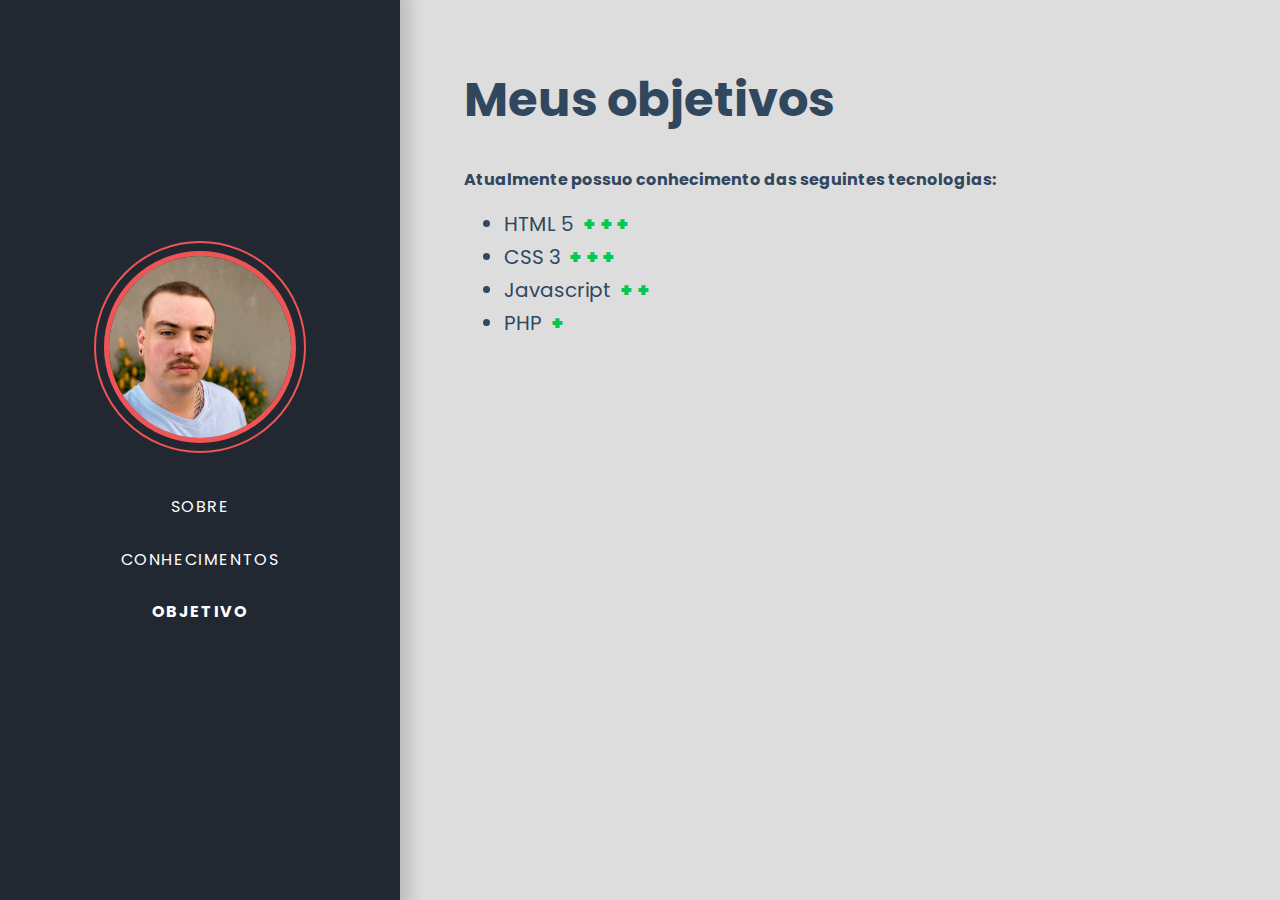
==== objetivo.html @ 922193a2 "created page" ====
<!DOCTYPE html>
<html lang="pt-br">
  <head>
    <meta charset="UTF-8" />
    <meta http-equiv="X-UA-Compatible" content="IE=edge" />
    <meta name="viewport" content="width=1024, initial-scale=1.0" />
    <title>Objetivo - Currículo digital</title>
    <link rel="stylesheet" href="./css/style.css" />
  </head>
  <body>
    <aside class="sidebar">
      <figure class="profile_picture">
        <img src="./images/IMG_0535.JPG" alt="Bruno's Profile Picture" />
      </figure>
      <nav class="menu">
        <li><a href="./sobre.html" target="_self">Sobre</a></li>
        <li><a href="./conhecimentos.html" target="_self">Conhecimentos</a></li>
        <li class="active">
          <a href="#" target="_self">Objetivo</a>
        </li>
      </nav>
    </aside>
    <main>
      <header>
        <h2>Meus objetivos</h2>
      </header>
      <section class="about">
        <h4>Atualmente possuo conhecimento das seguintes tecnologias:</h4>
        <ul class="knowledges-list">
          <li>HTML 5 <span class="plus">+++</span></li>
          <li>CSS 3 <span class="plus">+++</span></li>
          <li>Javascript <span class="plus">++</span></li>
          <li>PHP <span class="plus">+</span></li>
        </ul>
      </section>
    </main>
  </body>
</html>
---- css/style.css ----
@import url("https://fonts.googleapis.com/css2?family=Poppins:wght@100;300;400;700;900&display=swap");

/* Box sizing rules */
*,
*::before,
*::after {
  margin: 0;
  padding: 0;
  box-sizing: border-box;
}

/* General */
body {
  min-height: 100vh;
  text-rendering: optimizeSpeed;
  line-height: 1.5;
  background-color: #dddddd;
  font-family: "Poppins", sans-serif;
  font-size: 1rem;
  display: flex;
  color: #30475e;
}

main {
  max-width: 70%;
  padding: 4rem 4rem 2rem 4rem;
}

h1 {
  font-size: 4rem;
  font-weight: 900;
}

h2 {
  font-size: 3rem;
  font-weight: 700;
}

main a,
main a:visited,
main a:focus,
main a:active,
main a:link {
  color: #30475e;
  text-decoration: none;
  vertical-align: middle;
}

main:has(p) {
  max-width: 95ch;
}

img,
picture {
  max-width: 100%;
  display: block;
}

/* Aside styles */
.sidebar {
  background-color: #222831;
  min-width: 15rem;
  width: 25rem;
  padding: 0 1rem;
  display: flex;
  flex-direction: column;
  align-items: center;
  justify-content: center;
  border: 1px solid #222831;
  box-shadow: 0px 0px 15px 10px rgba(0, 0, 0, 0.15);
}

.profile_picture {
  width: 12rem;
  height: 12rem;
  border-radius: 50%;
  border: 5px solid #f05454;
  box-shadow: 0px 0px 2rem rgba(240, 84, 84, 0);
  overflow: hidden;
  position: relative;
  outline: 2px solid #f05454;
  outline-offset: 0.5rem;
  transition: all 250ms ease-in-out;
}

.profile_picture:hover {
  box-shadow: 0px 0px 2rem rgba(240, 84, 84, 0.5);
  outline-offset: 0rem;
}

.profile_picture img {
  position: absolute;
  top: -1rem;
}

.menu {
  margin-top: 3rem;
  display: flex;
  flex-direction: column;
  align-items: center;
}

nav {
  list-style: none;
}

.menu li {
  margin-bottom: 1.3rem;
  letter-spacing: 0.1rem;
  line-height: 2rem;
}

.menu .active {
  font-weight: bold;
}

.menu a,
.menu a:visited,
.menu a:link,
.menu a:active {
  color: #fff;
  text-decoration: none;
  text-transform: uppercase;
  border-bottom: 0;
  transition: all 0.5s ease;
}

.menu a:hover,
.menu a:focus {
  font-size: 1.1rem;
}

/* About */
.primary {
  color: #f05454;
}

.about_titles {
  line-height: 2rem;
  font-weight: 600;
}

.inline-block {
  display: inline-block;
}

.about_titles svg {
  vertical-align: middle;
  display: inline-block;
}

.about_titles span {
  vertical-align: middle;
}

.email_link {
  margin-left: 1rem;
}

.about {
  margin-top: 2rem;
  text-align: justify;
}

.social {
  margin-top: 3rem;
}

.social_buttons {
  width: 25rem;
  display: flex;
  flex-direction: row;
  list-style: none;
  justify-content: space-around;
  padding: 0;
  margin-top: 1rem;
}
.social_buttons li {
  width: 3rem;
  height: 3rem;
  border-radius: 50%;
  background: #30475e;
  display: flex;
  align-items: center;
  justify-content: center;
  box-shadow: 0 0 0.5em rgba(0, 0, 0, 0.1);
  outline: 0;
  transition: outline 250ms ease;
}
.social_buttons li:hover {
  outline: 3px solid #f05454;
  animation: vertical-shaking 0.7s infinite;
  animation-delay: 600ms;
}

.social_buttons li svg {
  fill: #fff;
  width: 1.5rem;
}

.social_buttons .face {
  width: 1rem;
}

/* knowledges */
.knowledges-list {
  margin-left: 2.5rem;
  margin-top: 1rem;
  font-size: 1.25rem;
  line-height: 2rem;
}

.plus {
  color: #00c851;
  font-size: 1.2rem;
  font-weight: 900;
  margin-left: 0.3rem;
  letter-spacing: 0.3rem;
}

/* animations */
@keyframes vertical-shaking {
  0% {
    transform: translateY(0);
  }
  25% {
    transform: translateY(2px);
  }
  50% {
    transform: translateY(-2px);
  }
  75% {
    transform: translateY(2px);
  }
  100% {
    transform: translateY(0);
  }
}
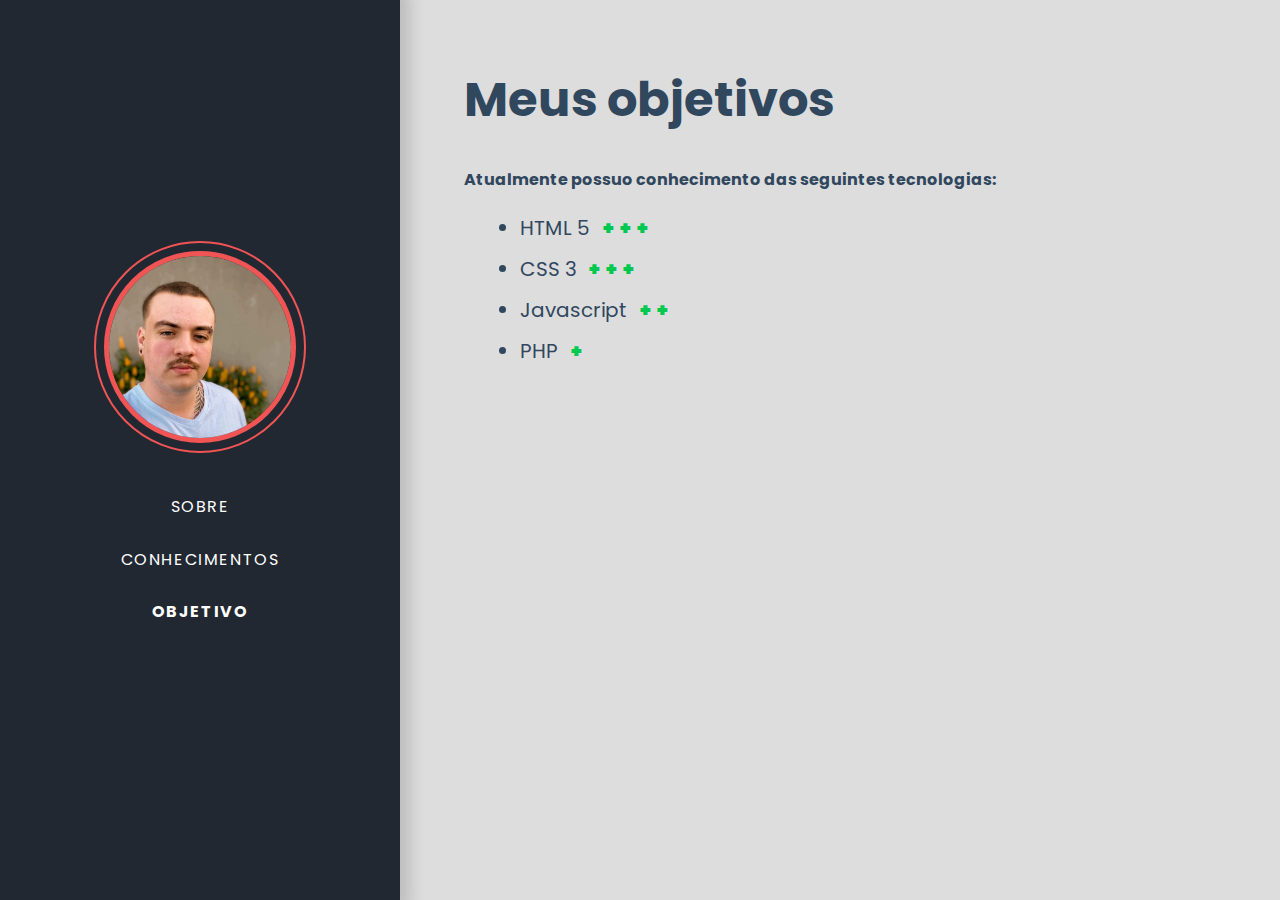
==== commit 045cf5eb: "ajust nav tags and css" ====
--- a/objetivo.html
+++ b/objetivo.html
@@ -13,11 +13,9 @@
         <img src="./images/IMG_0535.JPG" alt="Bruno's Profile Picture" />
       </figure>
       <nav class="menu">
-        <li><a href="./sobre.html" target="_self">Sobre</a></li>
-        <li><a href="./conhecimentos.html" target="_self">Conhecimentos</a></li>
-        <li class="active">
-          <a href="#" target="_self">Objetivo</a>
-        </li>
+        <a href="./sobre.html" target="_self">Sobre</a>
+        <a href="./conhecimentos.html" target="_self">Conhecimentos</a>
+        <a href="#" target="_self" class="active">Objetivo</a>
       </nav>
     </aside>
     <main>
--- a/css/style.css
+++ b/css/style.css
@@ -34,6 +34,10 @@
 h2 {
   font-size: 3rem;
   font-weight: 700;
+}
+
+p {
+  margin: 0.5rem 0;
 }
 
 main a,
@@ -85,7 +89,8 @@
 
 .profile_picture:hover {
   box-shadow: 0px 0px 2rem rgba(240, 84, 84, 0.5);
-  outline-offset: 0rem;
+  outline: 2px solid #f05454a9;
+  outline-offset: -1px;
 }
 
 .profile_picture img {
@@ -98,16 +103,6 @@
   display: flex;
   flex-direction: column;
   align-items: center;
-}
-
-nav {
-  list-style: none;
-}
-
-.menu li {
-  margin-bottom: 1.3rem;
-  letter-spacing: 0.1rem;
-  line-height: 2rem;
 }
 
 .menu .active {
@@ -118,6 +113,9 @@
 .menu a:visited,
 .menu a:link,
 .menu a:active {
+  margin-bottom: 1.3rem;
+  letter-spacing: 0.1rem;
+  line-height: 2rem;
   color: #fff;
   text-decoration: none;
   text-transform: uppercase;
@@ -136,7 +134,7 @@
 }
 
 .about_titles {
-  line-height: 2rem;
+  line-height: 2.5rem;
   font-weight: 600;
 }
 
@@ -193,6 +191,24 @@
   animation-delay: 600ms;
 }
 
+@keyframes vertical-shaking {
+  0% {
+    transform: translateY(0);
+  }
+  25% {
+    transform: translateY(2px);
+  }
+  50% {
+    transform: translateY(-2px);
+  }
+  75% {
+    transform: translateY(2px);
+  }
+  100% {
+    transform: translateY(0);
+  }
+}
+
 .social_buttons li svg {
   fill: #fff;
   width: 1.5rem;
@@ -204,35 +220,16 @@
 
 /* knowledges */
 .knowledges-list {
-  margin-left: 2.5rem;
+  margin-left: 3.5rem;
   margin-top: 1rem;
   font-size: 1.25rem;
-  line-height: 2rem;
+  line-height: 2.5rem;
 }
 
 .plus {
   color: #00c851;
   font-size: 1.2rem;
   font-weight: 900;
-  margin-left: 0.3rem;
+  margin-left: 0.5rem;
   letter-spacing: 0.3rem;
 }
-
-/* animations */
-@keyframes vertical-shaking {
-  0% {
-    transform: translateY(0);
-  }
-  25% {
-    transform: translateY(2px);
-  }
-  50% {
-    transform: translateY(-2px);
-  }
-  75% {
-    transform: translateY(2px);
-  }
-  100% {
-    transform: translateY(0);
-  }
-}
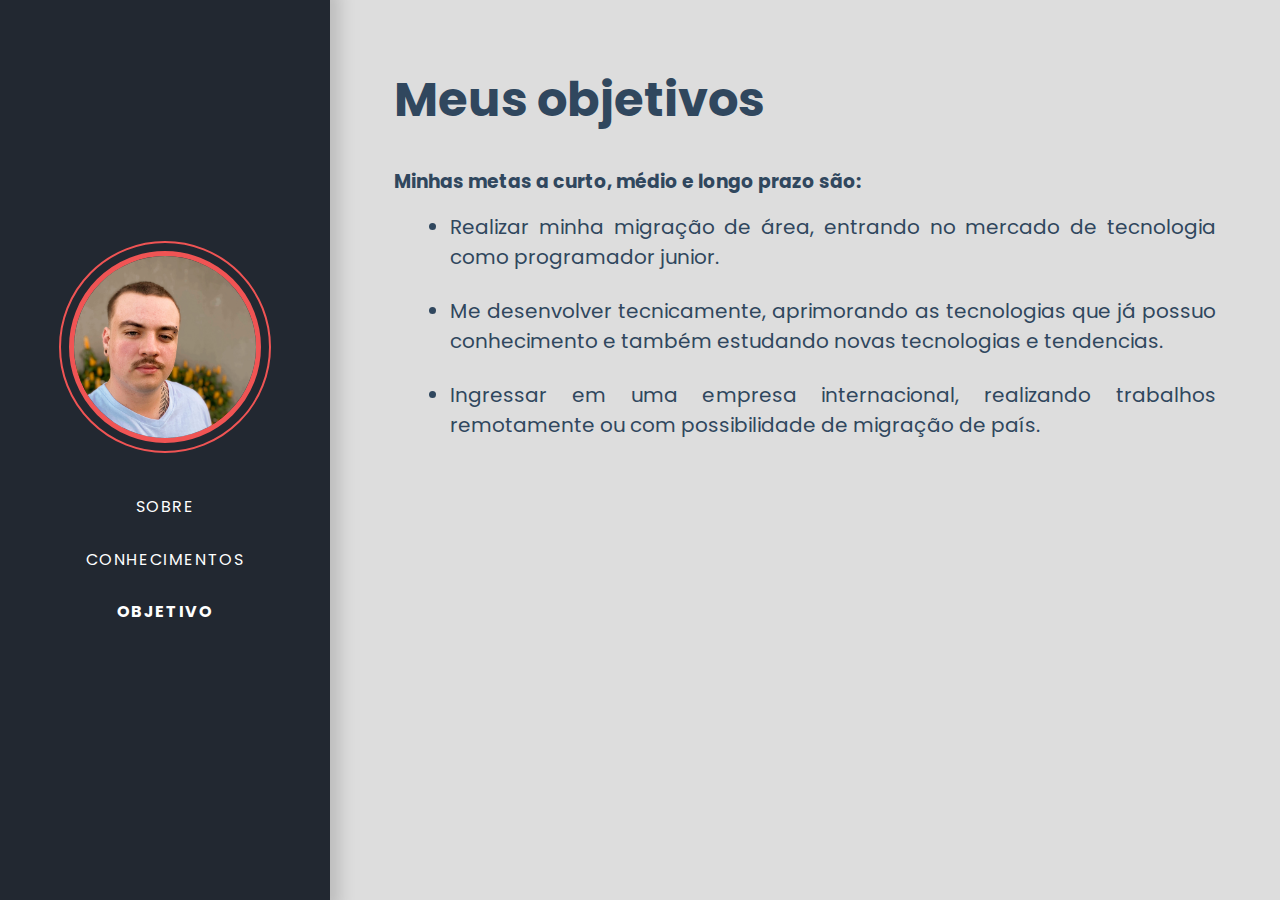
==== commit b1263daa: "finished goal page" ====
--- a/objetivo.html
+++ b/objetivo.html
@@ -4,7 +4,7 @@
     <meta charset="UTF-8" />
     <meta http-equiv="X-UA-Compatible" content="IE=edge" />
     <meta name="viewport" content="width=1024, initial-scale=1.0" />
-    <title>Objetivo - Currículo digital</title>
+    <title>Bruno Berwian - Currículo digital</title>
     <link rel="stylesheet" href="./css/style.css" />
   </head>
   <body>
@@ -13,7 +13,7 @@
         <img src="./images/IMG_0535.JPG" alt="Bruno's Profile Picture" />
       </figure>
       <nav class="menu">
-        <a href="./sobre.html" target="_self">Sobre</a>
+        <a href="./index.html" target="_self">Sobre</a>
         <a href="./conhecimentos.html" target="_self">Conhecimentos</a>
         <a href="#" target="_self" class="active">Objetivo</a>
       </nav>
@@ -23,12 +23,27 @@
         <h2>Meus objetivos</h2>
       </header>
       <section class="about">
-        <h4>Atualmente possuo conhecimento das seguintes tecnologias:</h4>
-        <ul class="knowledges-list">
-          <li>HTML 5 <span class="plus">+++</span></li>
-          <li>CSS 3 <span class="plus">+++</span></li>
-          <li>Javascript <span class="plus">++</span></li>
-          <li>PHP <span class="plus">+</span></li>
+        <h3>Minhas metas a curto, médio e longo prazo são:</h3>
+        <ul class="goal-list">
+          <li>
+            <p>
+              Realizar minha migração de área, entrando no mercado de tecnologia
+              como programador junior.
+            </p>
+          </li>
+          <li>
+            <p>
+              Me desenvolver tecnicamente, aprimorando as tecnologias que já
+              possuo conhecimento e também estudando novas tecnologias e
+              tendencias.
+            </p>
+          </li>
+          <li>
+            <p>
+              Ingressar em uma empresa internacional, realizando trabalhos
+              remotamente ou com possibilidade de migração de país.
+            </p>
+          </li>
         </ul>
       </section>
     </main>
--- a/css/style.css
+++ b/css/style.css
@@ -218,7 +218,6 @@
   width: 1rem;
 }
 
-/* knowledges */
 .knowledges-list {
   margin-left: 3.5rem;
   margin-top: 1rem;
@@ -233,3 +232,12 @@
   margin-left: 0.5rem;
   letter-spacing: 0.3rem;
 }
+
+.goal-list {
+  margin-left: 3.5rem;
+  margin-top: 1rem;
+  font-size: 1.25rem;
+}
+.goal-list > li {
+  margin-bottom: 1.5rem;
+}
